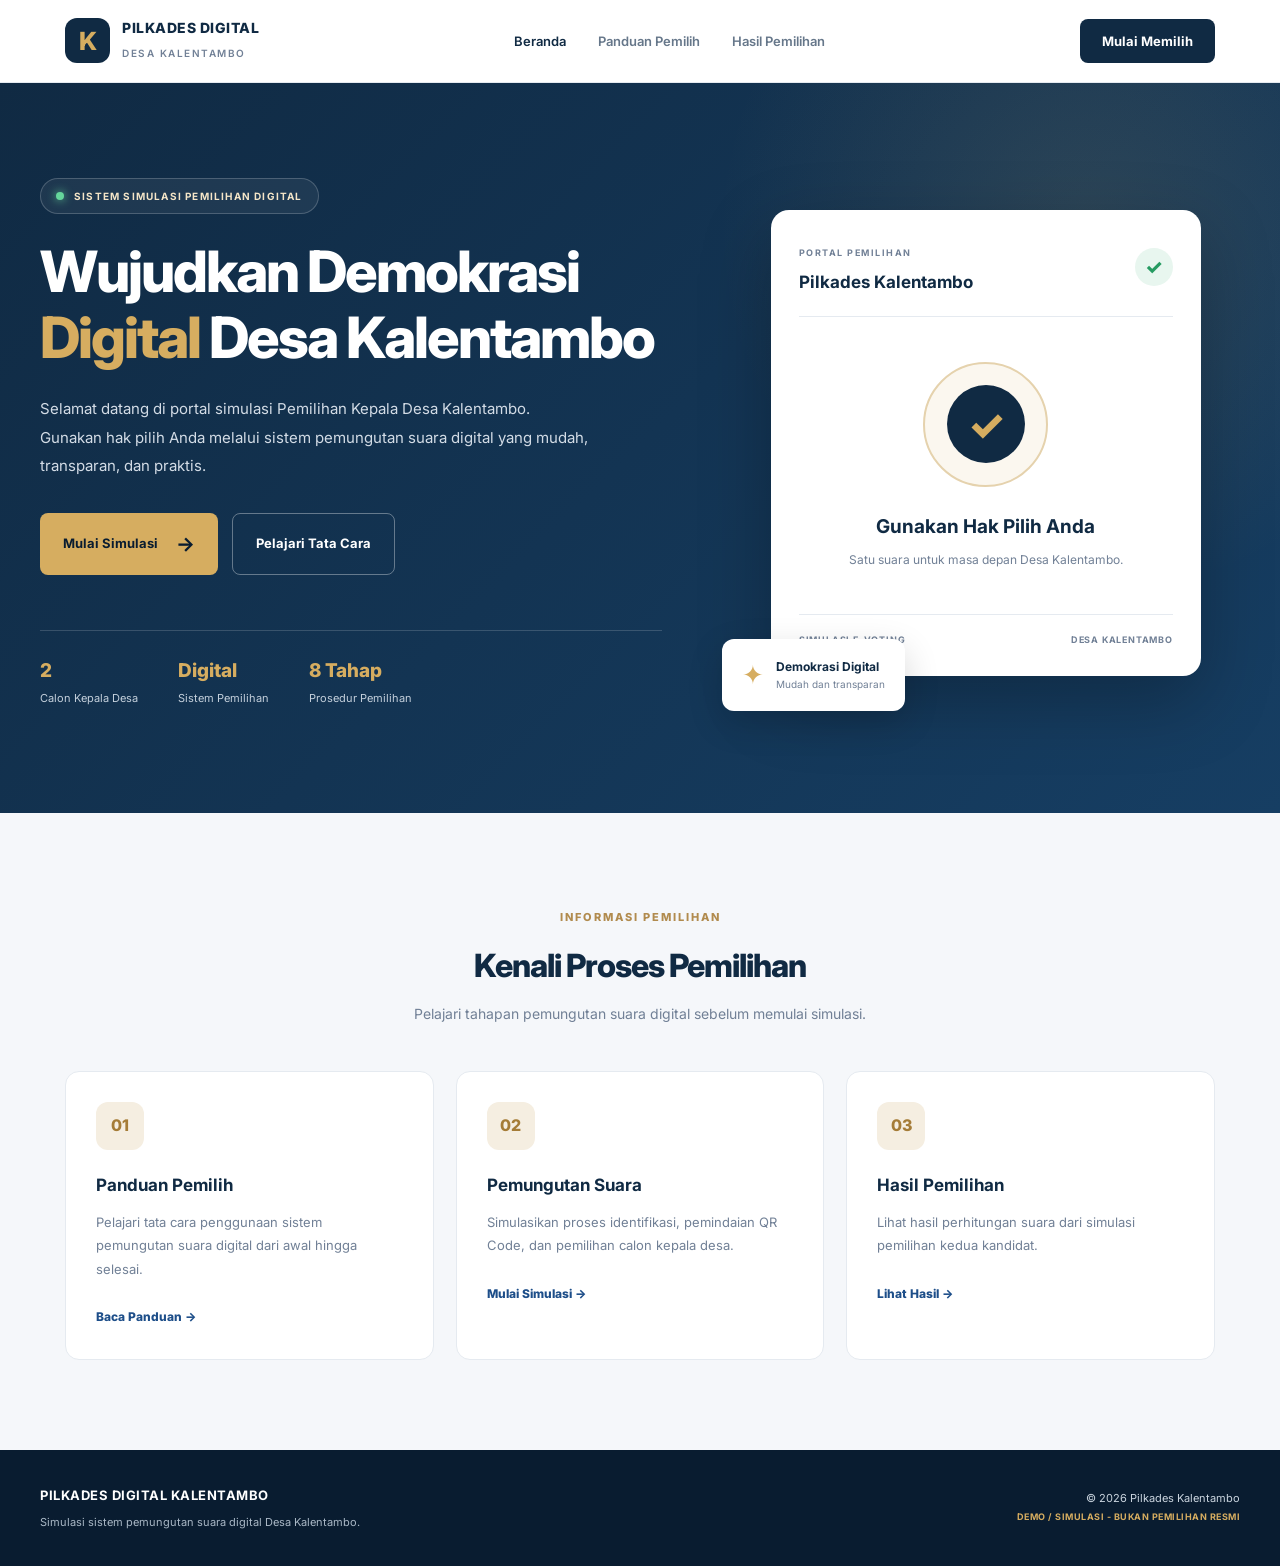
==== index.html @ 5e5a962c "first commit" ====
<!DOCTYPE html>
<html lang="id">
<head>
    <meta charset="UTF-8">
    <meta name="viewport" content="width=device-width, initial-scale=1.0">

    <title>Pilkades Digital Desa Kalentambo</title>

    <link rel="stylesheet" href="css/style.css">

    <link rel="preconnect" href="https://fonts.googleapis.com">
    <link rel="preconnect" href="https://fonts.gstatic.com" crossorigin>

    <link href="https://fonts.googleapis.com/css2?family=Inter:wght@400;500;600;700;800&display=swap" rel="stylesheet">
</head>

<body>

    <!-- NAVBAR -->
    <header class="navbar">

        <div class="nav-container">

            <div class="brand">
                <div class="brand-logo">K</div>

                <div class="brand-text">
                    <h3>PILKADES DIGITAL</h3>
                    <span>DESA KALENTAMBO</span>
                </div>
            </div>

            <nav class="nav-menu">
                <a href="index.html" class="active">Beranda</a>
                <a href="panduan.html">Panduan Pemilih</a>
                <a href="hasil.html">Hasil Pemilihan</a>
            </nav>

            <a href="panduan.html" class="nav-button">
                Mulai Memilih
            </a>

        </div>

    </header>


    <!-- HERO SECTION -->
    <main>

        <section class="hero">

            <div class="hero-container">

                <div class="hero-content">

                    <div class="hero-label">
                        <span class="status-dot"></span>
                        SISTEM SIMULASI PEMILIHAN DIGITAL
                    </div>

                    <h1>
                        Wujudkan Demokrasi
                        <span>Digital</span>
                        Desa Kalentambo
                    </h1>

                    <p>
                        Selamat datang di portal simulasi Pemilihan
                        Kepala Desa Kalentambo. Gunakan hak pilih
                        Anda melalui sistem pemungutan suara digital
                        yang mudah, transparan, dan praktis.
                    </p>

                    <div class="hero-actions">

                        <a href="panduan.html" class="btn-primary">
                            Mulai Simulasi
                            <span>→</span>
                        </a>

                        <a href="panduan.html" class="btn-secondary">
                            Pelajari Tata Cara
                        </a>

                    </div>

                    <div class="hero-info">

                        <div class="info-item">
                            <strong>2</strong>
                            <span>Calon Kepala Desa</span>
                        </div>

                        <div class="info-item">
                            <strong>Digital</strong>
                            <span>Sistem Pemilihan</span>
                        </div>

                        <div class="info-item">
                            <strong>8 Tahap</strong>
                            <span>Prosedur Pemilihan</span>
                        </div>

                    </div>

                </div>


                <!-- HERO VISUAL -->
                <div class="hero-visual">

                    <div class="visual-card">

                        <div class="visual-header">
                            <div>
                                <span class="small-label">
                                    PORTAL PEMILIHAN
                                </span>

                                <h3>Pilkades Kalentambo</h3>
                            </div>

                            <div class="visual-icon">✓</div>
                        </div>

                        <div class="voting-illustration">

                            <div class="vote-circle">
                                <div class="vote-check">✓</div>
                            </div>

                            <h2>Gunakan Hak Pilih Anda</h2>

                            <p>
                                Satu suara untuk masa depan
                                Desa Kalentambo.
                            </p>

                        </div>

                        <div class="visual-footer">
                            <span>SIMULASI E-VOTING</span>
                            <span>DESA KALENTAMBO</span>
                        </div>

                    </div>

                    <div class="floating-card">
                        <span class="floating-icon">✦</span>

                        <div>
                            <strong>Demokrasi Digital</strong>
                            <small>Mudah dan transparan</small>
                        </div>
                    </div>

                </div>

            </div>

        </section>


        <!-- INFORMATION SECTION -->
        <section class="information">

            <div class="section-heading">

                <span class="section-label">
                    INFORMASI PEMILIHAN
                </span>

                <h2>Kenali Proses Pemilihan</h2>

                <p>
                    Pelajari tahapan pemungutan suara digital
                    sebelum memulai simulasi.
                </p>

            </div>


            <div class="feature-grid">

                <div class="feature-card">

                    <div class="feature-icon">01</div>

                    <h3>Panduan Pemilih</h3>

                    <p>
                        Pelajari tata cara penggunaan sistem
                        pemungutan suara digital dari awal
                        hingga selesai.
                    </p>

                    <a href="panduan.html">
                        Baca Panduan →
                    </a>

                </div>


                <div class="feature-card">

                    <div class="feature-icon">02</div>

                    <h3>Pemungutan Suara</h3>

                    <p>
                        Simulasikan proses identifikasi,
                        pemindaian QR Code, dan pemilihan
                        calon kepala desa.
                    </p>

                    <a href="panduan.html">
                        Mulai Simulasi →
                    </a>

                </div>


                <div class="feature-card">

                    <div class="feature-icon">03</div>

                    <h3>Hasil Pemilihan</h3>

                    <p>
                        Lihat hasil perhitungan suara
                        dari simulasi pemilihan kedua
                        kandidat.
                    </p>

                    <a href="hasil.html">
                        Lihat Hasil →
                    </a>

                </div>

            </div>

        </section>

    </main>


    <!-- FOOTER -->
    <footer class="footer">

        <div class="footer-container">

            <div>
                <h3>PILKADES DIGITAL KALENTAMBO</h3>

                <p>
                    Simulasi sistem pemungutan suara
                    digital Desa Kalentambo.
                </p>
            </div>

            <div class="footer-right">
                © 2026 Pilkades Kalentambo
                <br>
                <span>DEMO / SIMULASI - BUKAN PEMILIHAN RESMI</span>
            </div>

        </div>

    </footer>

</body>
</html>
---- css/style.css ----
/* =====================================
   PILKADES DIGITAL KALENTAMBO
   MAIN STYLESHEET
===================================== */

/* RESET */
* {
    margin: 0;
    padding: 0;
    box-sizing: border-box;
}

:root {
    --navy: #102a43;
    --navy-dark: #091c30;
    --blue: #1d4e89;
    --gold: #d6ad60;
    --gold-light: #f5e6c8;
    --white: #ffffff;
    --background: #f5f7fa;
    --text: #243447;
    --muted: #718096;
    --border: #e5eaf0;
}

html {
    scroll-behavior: smooth;
}

body {
    font-family: 'Inter', sans-serif;
    background: var(--background);
    color: var(--text);
    line-height: 1.6;
    overflow-x: hidden;
}

a {
    text-decoration: none;
    color: inherit;
}

button {
    font-family: inherit;
}


/* =====================================
   NAVBAR
===================================== */

.navbar {
    width: 100%;
    background: var(--white);
    border-bottom: 1px solid var(--border);
    position: sticky;
    top: 0;
    z-index: 1000;
}

.nav-container {
    max-width: 1200px;
    min-height: 82px;
    margin: auto;
    padding: 0 25px;

    display: flex;
    align-items: center;
    justify-content: space-between;
    gap: 25px;
}

.brand {
    display: flex;
    align-items: center;
    gap: 12px;
}

.brand-logo {
    width: 45px;
    height: 45px;
    border-radius: 12px;

    background: var(--navy);
    color: var(--gold);

    display: flex;
    align-items: center;
    justify-content: center;

    font-size: 25px;
    font-weight: 800;
}

.brand-text h3 {
    font-size: 14px;
    font-weight: 800;
    color: var(--navy);
    letter-spacing: 0.5px;
}

.brand-text span {
    font-size: 10px;
    color: var(--muted);
    letter-spacing: 1.5px;
    font-weight: 600;
}

.nav-menu {
    display: flex;
    align-items: center;
    gap: 32px;
}

.nav-menu a {
    color: #66778a;
    font-size: 13px;
    font-weight: 600;
    transition: 0.3s;
}

.nav-menu a:hover,
.nav-menu a.active {
    color: var(--navy);
}

.nav-button {
    background: var(--navy);
    color: white;

    padding: 12px 22px;
    border-radius: 8px;

    font-size: 13px;
    font-weight: 700;

    transition: 0.3s;
}

.nav-button:hover {
    background: var(--blue);
    transform: translateY(-2px);
}


/* =====================================
   HERO SECTION
===================================== */

.hero {
    background:
        radial-gradient(
            circle at 85% 20%,
            rgba(214, 173, 96, 0.13),
            transparent 30%
        ),
        linear-gradient(
            135deg,
            #102a43,
            #163e63
        );

    color: white;
    padding: 95px 25px 105px;
    overflow: hidden;
}

.hero-container {
    max-width: 1200px;
    margin: auto;

    display: grid;
    grid-template-columns: 1.1fr 0.9fr;
    align-items: center;
    gap: 70px;
}

.hero-label {
    display: inline-flex;
    align-items: center;
    gap: 10px;

    padding: 9px 15px;
    border: 1px solid rgba(255,255,255,0.2);
    border-radius: 30px;

    font-size: 10px;
    letter-spacing: 1.2px;
    font-weight: 700;

    color: #f5e6c8;
    background: rgba(255,255,255,0.06);

    margin-bottom: 25px;
}

.status-dot {
    width: 8px;
    height: 8px;
    background: #65d69b;
    border-radius: 50%;
    box-shadow: 0 0 10px #65d69b;
}

.hero-content h1 {
    font-size: clamp(36px, 5vw, 57px);
    line-height: 1.15;
    font-weight: 800;
    letter-spacing: -2px;

    max-width: 650px;
    margin-bottom: 25px;
}

.hero-content h1 span {
    color: var(--gold);
}

.hero-content > p {
    max-width: 550px;
    color: #d3dce6;
    font-size: 15px;
    line-height: 1.9;
    margin-bottom: 32px;
}

.hero-actions {
    display: flex;
    flex-wrap: wrap;
    gap: 14px;
}

.btn-primary,
.btn-secondary {
    display: inline-flex;
    align-items: center;
    justify-content: center;
    gap: 18px;

    padding: 15px 23px;
    border-radius: 8px;

    font-size: 13px;
    font-weight: 700;

    transition: 0.3s;
}

.btn-primary {
    background: var(--gold);
    color: var(--navy-dark);
}

.btn-primary:hover {
    background: #ebc77e;
    transform: translateY(-3px);
}

.btn-primary span {
    font-size: 20px;
}

.btn-secondary {
    color: white;
    border: 1px solid rgba(255,255,255,0.35);
}

.btn-secondary:hover {
    background: rgba(255,255,255,0.1);
}

.hero-info {
    display: flex;
    flex-wrap: wrap;
    gap: 40px;

    margin-top: 55px;
    padding-top: 25px;

    border-top: 1px solid rgba(255,255,255,0.16);
}

.info-item {
    display: flex;
    flex-direction: column;
    gap: 4px;
}

.info-item strong {
    color: var(--gold);
    font-size: 19px;
    font-weight: 800;
}

.info-item span {
    font-size: 11px;
    color: #c4d0dc;
}


/* =====================================
   HERO VISUAL
===================================== */

.hero-visual {
    position: relative;
    display: flex;
    justify-content: center;
    align-items: center;
    padding: 20px;
}

.visual-card {
    width: 100%;
    max-width: 430px;

    background: white;
    color: var(--navy);

    border-radius: 18px;
    padding: 28px;

    box-shadow: 0 25px 70px rgba(0,0,0,0.25);

    animation: floatCard 5s ease-in-out infinite;
}

.visual-header {
    display: flex;
    justify-content: space-between;
    align-items: center;

    padding-bottom: 20px;
    border-bottom: 1px solid var(--border);
}

.small-label {
    font-size: 9px;
    color: var(--muted);
    letter-spacing: 1.5px;
    font-weight: 700;
}

.visual-header h3 {
    font-size: 17px;
    margin-top: 5px;
}

.visual-icon {
    width: 38px;
    height: 38px;

    border-radius: 50%;
    background: #e8f6ef;
    color: #269b62;

    display: flex;
    align-items: center;
    justify-content: center;

    font-size: 20px;
    font-weight: 800;
}

.voting-illustration {
    text-align: center;
    padding: 45px 10px;
}

.vote-circle {
    width: 125px;
    height: 125px;

    margin: auto auto 25px;

    border-radius: 50%;
    border: 2px solid #e5d2ad;
    background: #fbf7ef;

    display: flex;
    align-items: center;
    justify-content: center;
}

.vote-check {
    width: 78px;
    height: 78px;

    border-radius: 50%;
    background: var(--navy);
    color: var(--gold);

    display: flex;
    align-items: center;
    justify-content: center;

    font-size: 42px;
    font-weight: 800;
}

.voting-illustration h2 {
    font-size: 19px;
    margin-bottom: 8px;
}

.voting-illustration p {
    font-size: 12px;
    color: var(--muted);
}

.visual-footer {
    border-top: 1px solid var(--border);
    padding-top: 18px;

    display: flex;
    justify-content: space-between;
    gap: 10px;

    font-size: 9px;
    letter-spacing: 0.8px;
    font-weight: 700;
    color: var(--muted);
}

.floating-card {
    position: absolute;
    bottom: -15px;
    left: -10px;

    display: flex;
    align-items: center;
    gap: 12px;

    background: white;
    color: var(--navy);

    padding: 15px 20px;
    border-radius: 12px;

    box-shadow: 0 12px 35px rgba(0,0,0,0.16);
}

.floating-icon {
    color: var(--gold);
    font-size: 26px;
}

.floating-card strong,
.floating-card small {
    display: block;
}

.floating-card strong {
    font-size: 12px;
}

.floating-card small {
    font-size: 10px;
    color: var(--muted);
}


/* =====================================
   INFORMATION SECTION
===================================== */

.information {
    max-width: 1200px;
    margin: auto;
    padding: 90px 25px;
}

.section-heading {
    text-align: center;
    margin-bottom: 45px;
}

.section-label {
    color: #b18b4e;
    font-size: 11px;
    font-weight: 800;
    letter-spacing: 2px;
}

.section-heading h2 {
    color: var(--navy);
    font-size: 32px;
    font-weight: 800;
    margin: 12px 0;
    letter-spacing: -1px;
}

.section-heading p {
    color: var(--muted);
    font-size: 14px;
}

.feature-grid {
    display: grid;
    grid-template-columns: repeat(3, 1fr);
    gap: 22px;
}

.feature-card {
    background: white;
    border: 1px solid var(--border);
    border-radius: 14px;

    padding: 30px;

    transition: 0.3s;
}

.feature-card:hover {
    transform: translateY(-7px);
    box-shadow: 0 15px 35px rgba(16,42,67,0.09);
    border-color: #d6ad60;
}

.feature-icon {
    width: 48px;
    height: 48px;

    border-radius: 12px;
    background: #f5eee1;
    color: #a57c37;

    display: flex;
    align-items: center;
    justify-content: center;

    font-weight: 800;
    font-size: 16px;

    margin-bottom: 22px;
}

.feature-card h3 {
    color: var(--navy);
    font-size: 17px;
    margin-bottom: 12px;
}

.feature-card p {
    color: var(--muted);
    font-size: 13px;
    line-height: 1.8;
    margin-bottom: 22px;
}

.feature-card a {
    color: var(--blue);
    font-size: 12px;
    font-weight: 800;
}

.feature-card a:hover {
    color: var(--gold);
}


/* =====================================
   FOOTER
===================================== */

.footer {
    background: var(--navy-dark);
    color: white;
    padding: 35px 25px;
}

.footer-container {
    max-width: 1200px;
    margin: auto;

    display: flex;
    justify-content: space-between;
    align-items: center;
    gap: 25px;
}

.footer-container h3 {
    font-size: 13px;
    letter-spacing: 0.5px;
    margin-bottom: 8px;
}

.footer-container p {
    color: #aab8c6;
    font-size: 11px;
}

.footer-right {
    text-align: right;
    color: #cbd5df;
    font-size: 11px;
}

.footer-right span {
    color: var(--gold);
    font-size: 9px;
    font-weight: 700;
    letter-spacing: 0.5px;
}


/* =====================================
   ANIMATION
===================================== */

@keyframes floatCard {
    0%, 100% {
        transform: translateY(0);
    }

    50% {
        transform: translateY(-10px);
    }
}


/* =====================================
   RESPONSIVE TABLET
===================================== */

@media (max-width: 900px) {

    .nav-container {
        flex-wrap: wrap;
        padding: 15px 20px;
    }

    .hero-container {
        grid-template-columns: 1fr;
        gap: 55px;
    }

    .hero-content {
        text-align: center;
    }

    .hero-content > p {
        margin-left: auto;
        margin-right: auto;
    }

    .hero-actions,
    .hero-info {
        justify-content: center;
    }

    .hero-label {
        justify-content: center;
    }

    .hero-visual {
        max-width: 550px;
        width: 100%;
        margin: auto;
    }

    .feature-grid {
        grid-template-columns: repeat(2, 1fr);
    }

}


/* =====================================
   RESPONSIVE MOBILE
===================================== */

@media (max-width: 600px) {

    .nav-container {
        gap: 15px;
    }

    .brand-logo {
        width: 39px;
        height: 39px;
    }

    .brand-text h3 {
        font-size: 11px;
    }

    .brand-text span {
        font-size: 9px;
    }

    .nav-menu {
        order: 3;
        width: 100%;

        justify-content: space-between;
        gap: 10px;
    }

    .nav-menu a {
        font-size: 10px;
    }

    .nav-button {
        padding: 10px 13px;
        font-size: 10px;
    }

    .hero {
        padding: 65px 20px 80px;
    }

    .hero-content h1 {
        font-size: 37px;
        letter-spacing: -1.5px;
    }

    .hero-content > p {
        font-size: 13px;
    }

    .hero-info {
        gap: 22px;
    }

    .info-item strong {
        font-size: 16px;
    }

    .info-item span {
        font-size: 9px;
    }

    .visual-card {
        padding: 20px;
    }

    .floating-card {
        left: 0;
        bottom: -30px;
        padding: 12px;
    }

    .information {
        padding: 70px 20px;
    }

    .section-heading h2 {
        font-size: 25px;
    }

    .feature-grid {
        grid-template-columns: 1fr;
    }

    .feature-card {
        padding: 25px;
    }

    .footer-container {
        flex-direction: column;
        align-items: flex-start;
    }

    .footer-right {
        text-align: left;
    }

}
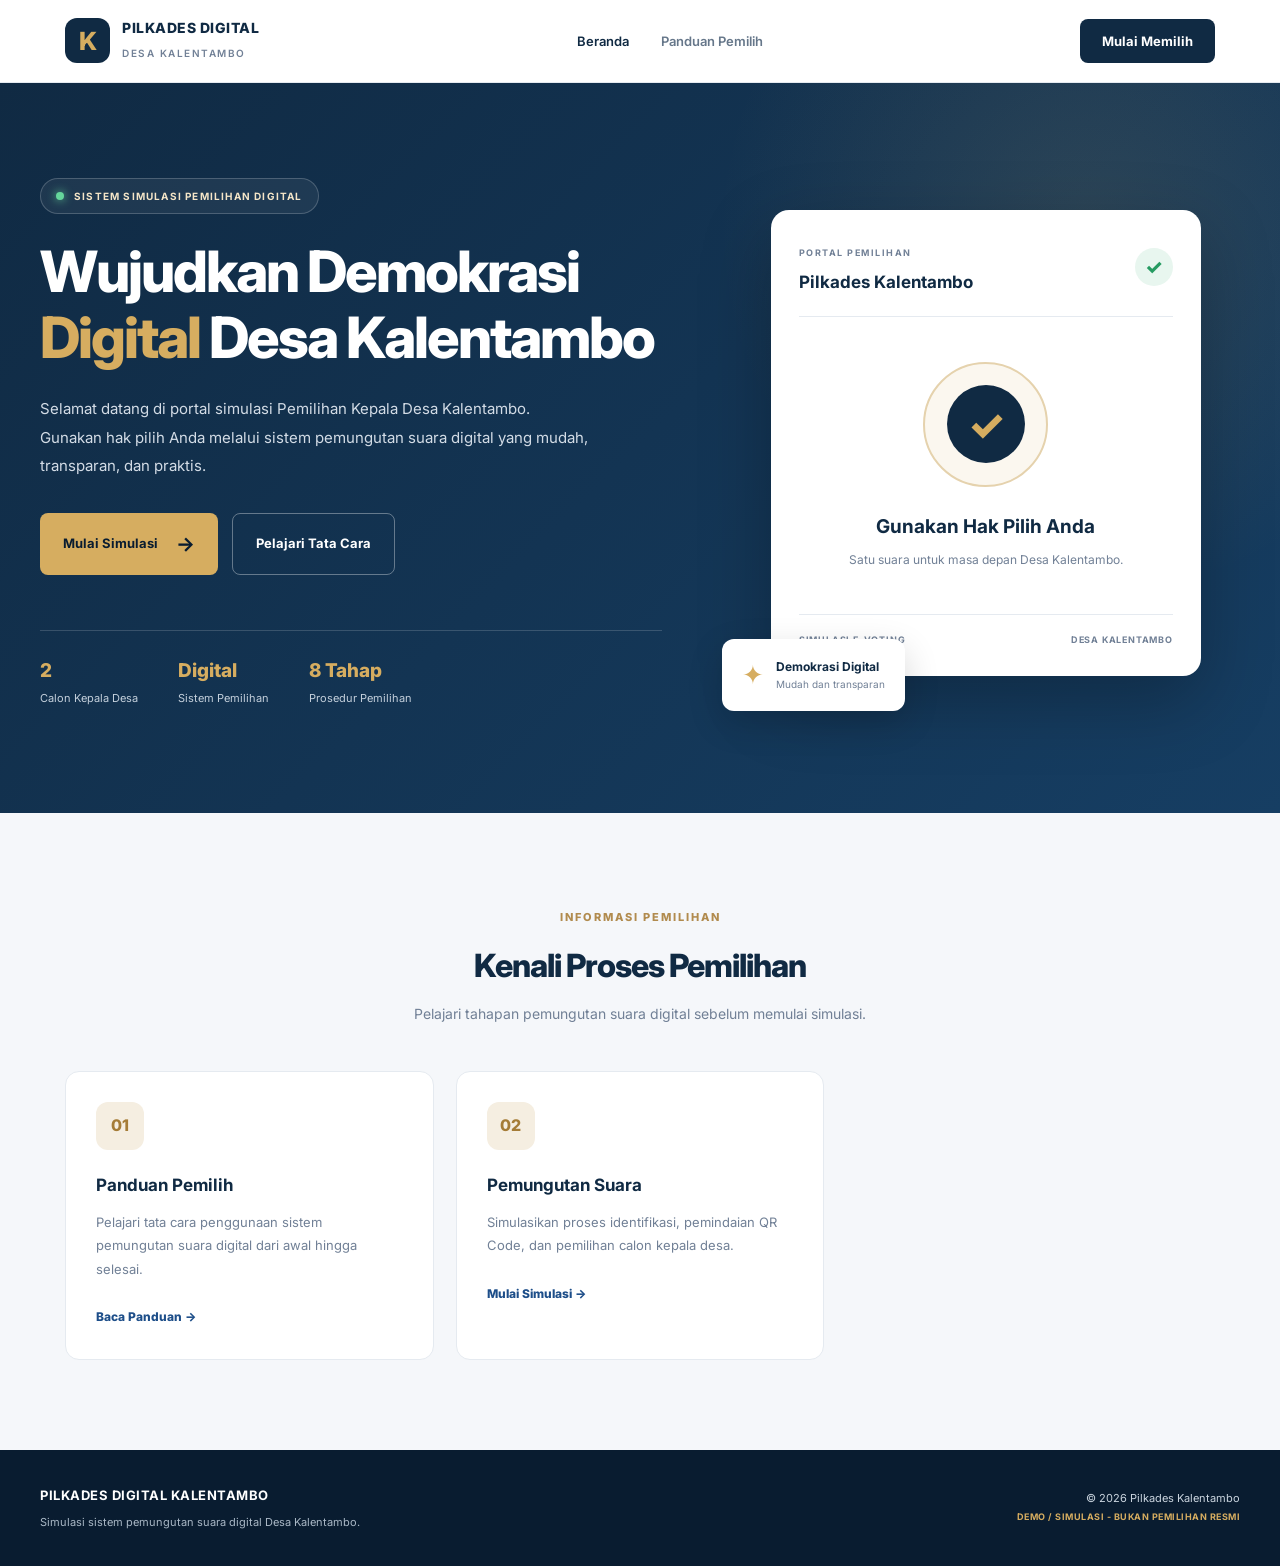
==== commit 2622d57b: "v2" ====
--- a/index.html
+++ b/index.html
@@ -19,7 +19,6 @@
 
     <!-- NAVBAR -->
     <header class="navbar">
-
         <div class="nav-container">
 
             <div class="brand">
@@ -34,7 +33,6 @@
             <nav class="nav-menu">
                 <a href="index.html" class="active">Beranda</a>
                 <a href="panduan.html">Panduan Pemilih</a>
-                <a href="hasil.html">Hasil Pemilihan</a>
             </nav>
 
             <a href="panduan.html" class="nav-button">
@@ -42,7 +40,6 @@
             </a>
 
         </div>
-
     </header>
 
 
@@ -50,7 +47,6 @@
     <main>
 
         <section class="hero">
-
             <div class="hero-container">
 
                 <div class="hero-content">
@@ -159,7 +155,6 @@
                 </div>
 
             </div>
-
         </section>
 
 
@@ -221,25 +216,6 @@
 
                 </div>
 
-
-                <div class="feature-card">
-
-                    <div class="feature-icon">03</div>
-
-                    <h3>Hasil Pemilihan</h3>
-
-                    <p>
-                        Lihat hasil perhitungan suara
-                        dari simulasi pemilihan kedua
-                        kandidat.
-                    </p>
-
-                    <a href="hasil.html">
-                        Lihat Hasil →
-                    </a>
-
-                </div>
-
             </div>
 
         </section>
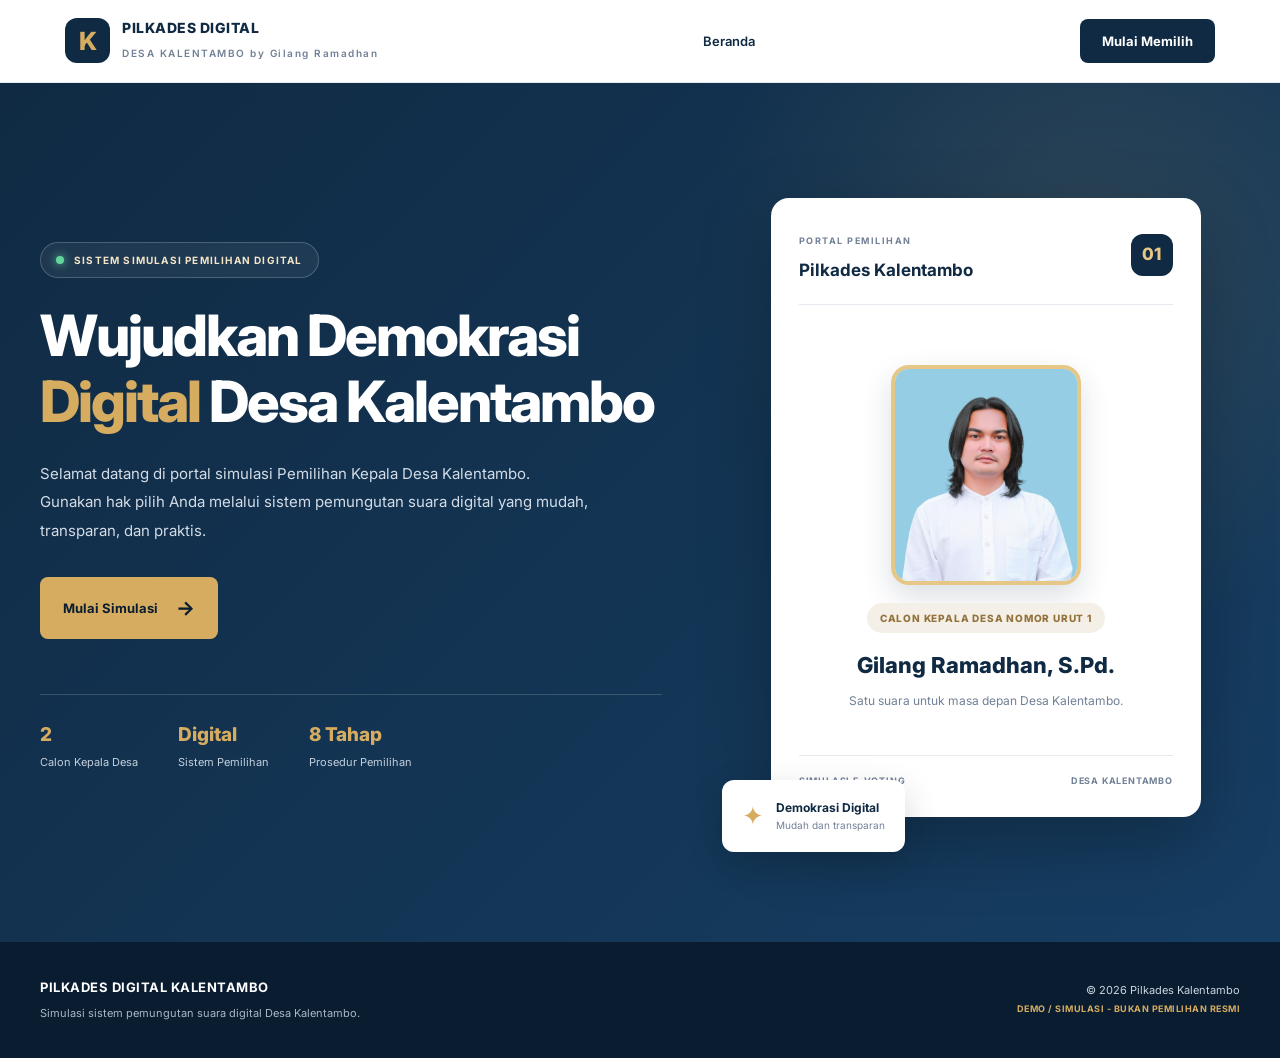
==== commit 40cf3f08: "v3" ====
--- a/index.html
+++ b/index.html
@@ -1,45 +1,57 @@
 
 <!DOCTYPE html>
 <html lang="id">
+
 <head>
     <meta charset="UTF-8">
     <meta name="viewport" content="width=device-width, initial-scale=1.0">
 
+    <meta name="description" content="Portal Simulasi Pilkades Digital Desa Kalentambo.">
+    <meta name="theme-color" content="#102a43">
+
     <title>Pilkades Digital Desa Kalentambo</title>
 
+    <!-- CSS -->
     <link rel="stylesheet" href="css/style.css">
 
+    <!-- GOOGLE FONT -->
     <link rel="preconnect" href="https://fonts.googleapis.com">
     <link rel="preconnect" href="https://fonts.gstatic.com" crossorigin>
 
-    <link href="https://fonts.googleapis.com/css2?family=Inter:wght@400;500;600;700;800&display=swap" rel="stylesheet">
+    <link
+        href="https://fonts.googleapis.com/css2?family=Inter:wght@400;500;600;700;800&display=swap"
+        rel="stylesheet"
+    >
 </head>
 
 <body>
 
     <!-- NAVBAR -->
     <header class="navbar">
+
         <div class="nav-container">
 
             <div class="brand">
+
                 <div class="brand-logo">K</div>
 
                 <div class="brand-text">
                     <h3>PILKADES DIGITAL</h3>
-                    <span>DESA KALENTAMBO</span>
+                    <span>DESA KALENTAMBO by Gilang Ramadhan</span>
                 </div>
+
             </div>
 
             <nav class="nav-menu">
                 <a href="index.html" class="active">Beranda</a>
-                <a href="panduan.html">Panduan Pemilih</a>
             </nav>
 
-            <a href="panduan.html" class="nav-button">
+            <a href="voting.html" class="nav-button">
                 Mulai Memilih
             </a>
 
         </div>
+
     </header>
 
 
@@ -47,8 +59,10 @@
     <main>
 
         <section class="hero">
+
             <div class="hero-container">
 
+                <!-- HERO CONTENT -->
                 <div class="hero-content">
 
                     <div class="hero-label">
@@ -71,15 +85,11 @@
 
                     <div class="hero-actions">
 
-                        <a href="panduan.html" class="btn-primary">
+                        <a href="voting.html" class="btn-primary">
                             Mulai Simulasi
                             <span>→</span>
                         </a>
 
-                        <a href="panduan.html" class="btn-secondary">
-                            Pelajari Tata Cara
-                        </a>
-
                     </div>
 
                     <div class="hero-info">
@@ -110,6 +120,7 @@
                     <div class="visual-card">
 
                         <div class="visual-header">
+
                             <div>
                                 <span class="small-label">
                                     PORTAL PEMILIHAN
@@ -118,16 +129,28 @@
                                 <h3>Pilkades Kalentambo</h3>
                             </div>
 
-                            <div class="visual-icon">✓</div>
-                        </div>
-
+                            <div class="visual-icon">01</div>
+
+                        </div>
+
+
+                        <!-- FOTO CALON NOMOR 1 -->
                         <div class="voting-illustration">
 
-                            <div class="vote-circle">
-                                <div class="vote-check">✓</div>
+                            <div class="candidate-photo">
+
+                                <img
+                                    src="assets/calon-gilang.jpg"
+                                    alt="Gilang Ramadhan, S.Pd. Calon Kepala Desa Nomor Urut 1"
+                                >
+
                             </div>
 
-                            <h2>Gunakan Hak Pilih Anda</h2>
+                            <span class="candidate-badge">
+                                CALON KEPALA DESA NOMOR URUT 1
+                            </span>
+
+                            <h2>Gilang Ramadhan, S.Pd.</h2>
 
                             <p>
                                 Satu suara untuk masa depan
@@ -136,6 +159,8 @@
 
                         </div>
 
+
+                        <!-- CARD FOOTER -->
                         <div class="visual-footer">
                             <span>SIMULASI E-VOTING</span>
                             <span>DESA KALENTAMBO</span>
@@ -143,76 +168,18 @@
 
                     </div>
 
+
+                    <!-- FLOATING CARD -->
                     <div class="floating-card">
+
                         <span class="floating-icon">✦</span>
 
                         <div>
                             <strong>Demokrasi Digital</strong>
                             <small>Mudah dan transparan</small>
                         </div>
-                    </div>
-
-                </div>
-
-            </div>
-        </section>
-
-
-        <!-- INFORMATION SECTION -->
-        <section class="information">
-
-            <div class="section-heading">
-
-                <span class="section-label">
-                    INFORMASI PEMILIHAN
-                </span>
-
-                <h2>Kenali Proses Pemilihan</h2>
-
-                <p>
-                    Pelajari tahapan pemungutan suara digital
-                    sebelum memulai simulasi.
-                </p>
-
-            </div>
-
-
-            <div class="feature-grid">
-
-                <div class="feature-card">
-
-                    <div class="feature-icon">01</div>
-
-                    <h3>Panduan Pemilih</h3>
-
-                    <p>
-                        Pelajari tata cara penggunaan sistem
-                        pemungutan suara digital dari awal
-                        hingga selesai.
-                    </p>
-
-                    <a href="panduan.html">
-                        Baca Panduan →
-                    </a>
-
-                </div>
-
-
-                <div class="feature-card">
-
-                    <div class="feature-icon">02</div>
-
-                    <h3>Pemungutan Suara</h3>
-
-                    <p>
-                        Simulasikan proses identifikasi,
-                        pemindaian QR Code, dan pemilihan
-                        calon kepala desa.
-                    </p>
-
-                    <a href="panduan.html">
-                        Mulai Simulasi →
-                    </a>
+
+                    </div>
 
                 </div>
 
@@ -238,9 +205,15 @@
             </div>
 
             <div class="footer-right">
+
                 © 2026 Pilkades Kalentambo
+
                 <br>
-                <span>DEMO / SIMULASI - BUKAN PEMILIHAN RESMI</span>
+
+                <span>
+                    DEMO / SIMULASI - BUKAN PEMILIHAN RESMI
+                </span>
+
             </div>
 
         </div>
--- a/css/style.css
+++ b/css/style.css
@@ -768,3 +768,73 @@
     }
 
 }
+
+/* =========================================
+   HERO - FOTO CALON KEPALA DESA
+========================================= */
+
+.candidate-photo {
+    width: 190px;
+    height: 220px;
+    margin: 15px auto 18px;
+    overflow: hidden;
+    border-radius: 18px;
+    border: 4px solid #e6c786;
+    background: #f1f5f9;
+    box-shadow: 0 12px 30px rgba(16, 42, 67, 0.15);
+}
+
+.candidate-photo img {
+    width: 100%;
+    height: 100%;
+    display: block;
+    object-fit: cover;
+    object-position: center top;
+}
+
+.candidate-badge {
+    display: inline-block;
+    padding: 7px 13px;
+    margin-bottom: 10px;
+    border-radius: 30px;
+    background: #f4f0e7;
+    color: #94723c;
+    font-size: 10px;
+    font-weight: 800;
+    letter-spacing: 0.8px;
+}
+
+.voting-illustration h2 {
+    font-size: 22px;
+    font-weight: 800;
+    margin: 5px 0 8px;
+    color: #102a43;
+}
+
+.voting-illustration p {
+    line-height: 1.6;
+}
+
+.visual-icon {
+    display: flex;
+    align-items: center;
+    justify-content: center;
+    width: 42px;
+    height: 42px;
+    border-radius: 12px;
+    background: #102a43;
+    color: #e6c786;
+    font-weight: 800;
+    font-size: 17px;
+}
+
+@media (max-width: 480px) {
+    .candidate-photo {
+        width: 165px;
+        height: 195px;
+    }
+
+    .voting-illustration h2 {
+        font-size: 19px;
+    }
+}
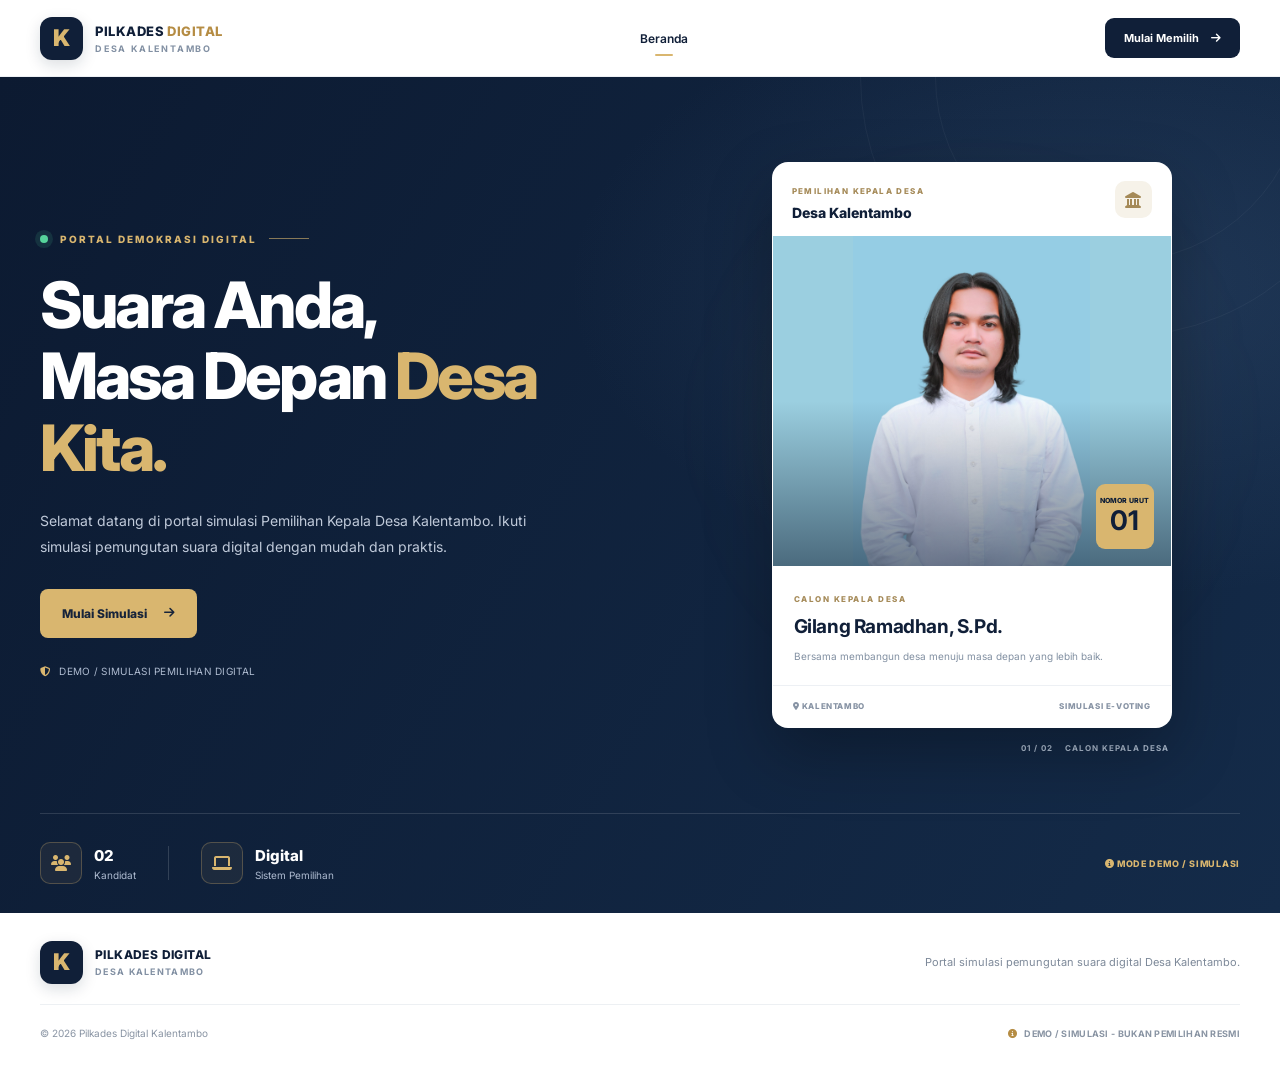
==== commit 5d9d5187: "v5" ====
--- a/index.html
+++ b/index.html
@@ -7,180 +7,215 @@
     <meta name="viewport" content="width=device-width, initial-scale=1.0">
 
     <meta name="description" content="Portal Simulasi Pilkades Digital Desa Kalentambo.">
-    <meta name="theme-color" content="#102a43">
-
-    <title>Pilkades Digital Desa Kalentambo</title>
-
-    <!-- CSS -->
+    <meta name="theme-color" content="#0b1830">
+
+    <title>Pilkades Digital | Desa Kalentambo</title>
+
     <link rel="stylesheet" href="css/style.css">
 
-    <!-- GOOGLE FONT -->
     <link rel="preconnect" href="https://fonts.googleapis.com">
     <link rel="preconnect" href="https://fonts.gstatic.com" crossorigin>
 
-    <link
-        href="https://fonts.googleapis.com/css2?family=Inter:wght@400;500;600;700;800&display=swap"
-        rel="stylesheet"
-    >
+    <link href="https://fonts.googleapis.com/css2?family=Inter:wght@400;500;600;700;800;900&display=swap" rel="stylesheet">
+
+    <link href="https://cdnjs.cloudflare.com/ajax/libs/font-awesome/6.5.2/css/all.min.css" rel="stylesheet">
 </head>
 
-<body>
+<body class="home-page">
 
     <!-- NAVBAR -->
-    <header class="navbar">
-
-        <div class="nav-container">
-
-            <div class="brand">
-
-                <div class="brand-logo">K</div>
-
-                <div class="brand-text">
-                    <h3>PILKADES DIGITAL</h3>
-                    <span>DESA KALENTAMBO by Gilang Ramadhan</span>
-                </div>
-
-            </div>
-
-            <nav class="nav-menu">
+    <header class="home-navbar">
+        <div class="home-nav-container">
+
+            <a href="index.html" class="home-brand">
+                <div class="home-brand-logo">K</div>
+
+                <div class="home-brand-text">
+                    <strong>PILKADES<span>DIGITAL</span></strong>
+                    <small>DESA KALENTAMBO</small>
+                </div>
+            </a>
+
+            <nav class="home-nav-menu">
                 <a href="index.html" class="active">Beranda</a>
             </nav>
 
-            <a href="voting.html" class="nav-button">
+            <a href="voting.html" class="home-nav-button">
                 Mulai Memilih
+                <i class="fa-solid fa-arrow-right"></i>
             </a>
 
         </div>
-
     </header>
 
 
-    <!-- HERO SECTION -->
+    <!-- HERO -->
     <main>
 
-        <section class="hero">
-
-            <div class="hero-container">
+        <section class="home-hero" id="beranda">
+
+            <div class="home-hero-decoration home-decoration-one"></div>
+            <div class="home-hero-decoration home-decoration-two"></div>
+
+            <div class="home-hero-container">
 
                 <!-- HERO CONTENT -->
-                <div class="hero-content">
-
-                    <div class="hero-label">
-                        <span class="status-dot"></span>
-                        SISTEM SIMULASI PEMILIHAN DIGITAL
+                <div class="home-hero-content">
+
+                    <div class="home-eyebrow">
+                        <span class="home-live-dot"></span>
+                        <span>PORTAL DEMOKRASI DIGITAL</span>
+                        <span class="home-eyebrow-line"></span>
                     </div>
 
                     <h1>
-                        Wujudkan Demokrasi
-                        <span>Digital</span>
-                        Desa Kalentambo
+                        Suara Anda,<br>
+                        Masa Depan <span>Desa Kita.</span>
                     </h1>
 
-                    <p>
-                        Selamat datang di portal simulasi Pemilihan
-                        Kepala Desa Kalentambo. Gunakan hak pilih
-                        Anda melalui sistem pemungutan suara digital
-                        yang mudah, transparan, dan praktis.
+                    <p class="home-hero-description">
+                        Selamat datang di portal simulasi Pemilihan Kepala Desa
+                        Kalentambo. Ikuti simulasi pemungutan suara digital
+                        dengan mudah dan praktis.
                     </p>
 
-                    <div class="hero-actions">
-
-                        <a href="voting.html" class="btn-primary">
+                    <div class="home-hero-actions">
+                        <a href="voting.html" class="home-primary-button">
                             Mulai Simulasi
-                            <span>→</span>
+                            <i class="fa-solid fa-arrow-right"></i>
                         </a>
-
-                    </div>
-
-                    <div class="hero-info">
-
-                        <div class="info-item">
-                            <strong>2</strong>
-                            <span>Calon Kepala Desa</span>
-                        </div>
-
-                        <div class="info-item">
-                            <strong>Digital</strong>
-                            <span>Sistem Pemilihan</span>
-                        </div>
-
-                        <div class="info-item">
-                            <strong>8 Tahap</strong>
-                            <span>Prosedur Pemilihan</span>
-                        </div>
-
-                    </div>
-
-                </div>
-
-
-                <!-- HERO VISUAL -->
-                <div class="hero-visual">
-
-                    <div class="visual-card">
-
-                        <div class="visual-header">
-
+                    </div>
+
+                    <div class="home-trust-note">
+                        <i class="fa-solid fa-shield-halved"></i>
+                        <span>DEMO / SIMULASI PEMILIHAN DIGITAL</span>
+                    </div>
+
+                </div>
+
+
+                <!-- CANDIDATE VISUAL -->
+                <div class="home-hero-visual">
+
+                    <div class="home-visual-glow"></div>
+
+                    <div class="home-candidate-card">
+
+                        <div class="home-card-top">
                             <div>
-                                <span class="small-label">
-                                    PORTAL PEMILIHAN
+                                <span class="home-card-overline">
+                                    PEMILIHAN KEPALA DESA
                                 </span>
 
-                                <h3>Pilkades Kalentambo</h3>
+                                <h3>Desa Kalentambo</h3>
                             </div>
 
-                            <div class="visual-icon">01</div>
-
-                        </div>
-
-
-                        <!-- FOTO CALON NOMOR 1 -->
-                        <div class="voting-illustration">
-
-                            <div class="candidate-photo">
-
-                                <img
-                                    src="assets/calon-gilang.jpg"
-                                    alt="Gilang Ramadhan, S.Pd. Calon Kepala Desa Nomor Urut 1"
-                                >
-
+                            <div class="home-card-symbol">
+                                <i class="fa-solid fa-landmark"></i>
                             </div>
-
-                            <span class="candidate-badge">
-                                CALON KEPALA DESA NOMOR URUT 1
+                        </div>
+
+                        <div class="home-candidate-image">
+
+                            <img
+                                src="assets/calon-gilang.jpg"
+                                alt="Gilang Ramadhan, S.Pd."
+                            >
+
+                            <div class="home-image-overlay"></div>
+
+                            <div class="home-candidate-number">
+                                <span>NOMOR URUT</span>
+                                <strong>01</strong>
+                            </div>
+
+                        </div>
+
+                        <div class="home-candidate-information">
+
+                            <span class="home-candidate-label">
+                                CALON KEPALA DESA
                             </span>
 
                             <h2>Gilang Ramadhan, S.Pd.</h2>
 
                             <p>
-                                Satu suara untuk masa depan
-                                Desa Kalentambo.
+                                Bersama membangun desa menuju masa depan
+                                yang lebih baik.
                             </p>
 
                         </div>
 
-
-                        <!-- CARD FOOTER -->
-                        <div class="visual-footer">
+                        <div class="home-card-bottom">
+                            <span>
+                                <i class="fa-solid fa-location-dot"></i>
+                                KALENTAMBO
+                            </span>
+
                             <span>SIMULASI E-VOTING</span>
-                            <span>DESA KALENTAMBO</span>
                         </div>
 
                     </div>
 
 
                     <!-- FLOATING CARD -->
-                    <div class="floating-card">
-
-                        <span class="floating-icon">✦</span>
+                    <div class="home-floating-info">
+
+                        <div class="home-floating-icon">
+                            <i class="fa-solid fa-check"></i>
+                        </div>
 
                         <div>
                             <strong>Demokrasi Digital</strong>
-                            <small>Mudah dan transparan</small>
-                        </div>
-
-                    </div>
-
+                            <span>Mudah dan praktis</span>
+                        </div>
+
+                    </div>
+
+                    <div class="home-visual-caption">
+                        <span>01 / 02</span>
+                        <span>CALON KEPALA DESA</span>
+                    </div>
+
+                </div>
+
+            </div>
+
+
+            <!-- INFORMASI SINGKAT -->
+            <div class="home-stats-container">
+
+                <div class="home-stat-item">
+
+                    <div class="home-stat-icon">
+                        <i class="fa-solid fa-users"></i>
+                    </div>
+
+                    <div>
+                        <strong>02</strong>
+                        <span>Kandidat</span>
+                    </div>
+
+                </div>
+
+                <div class="home-stat-divider"></div>
+
+                <div class="home-stat-item">
+
+                    <div class="home-stat-icon">
+                        <i class="fa-solid fa-laptop"></i>
+                    </div>
+
+                    <div>
+                        <strong>Digital</strong>
+                        <span>Sistem Pemilihan</span>
+                    </div>
+
+                </div>
+
+                <div class="home-stat-note">
+                    <i class="fa-solid fa-circle-info"></i>
+                    MODE DEMO / SIMULASI
                 </div>
 
             </div>
@@ -191,26 +226,32 @@
 
 
     <!-- FOOTER -->
-    <footer class="footer">
-
-        <div class="footer-container">
-
-            <div>
-                <h3>PILKADES DIGITAL KALENTAMBO</h3>
-
-                <p>
-                    Simulasi sistem pemungutan suara
-                    digital Desa Kalentambo.
-                </p>
-            </div>
-
-            <div class="footer-right">
-
-                © 2026 Pilkades Kalentambo
-
-                <br>
+    <footer class="home-footer">
+
+        <div class="home-footer-container">
+
+            <div class="home-footer-brand">
+
+                <div class="home-brand-logo">K</div>
+
+                <div>
+                    <strong>PILKADES DIGITAL</strong>
+                    <span>DESA KALENTAMBO</span>
+                </div>
+
+            </div>
+
+            <p>
+                Portal simulasi pemungutan suara digital
+                Desa Kalentambo.
+            </p>
+
+            <div class="home-footer-bottom">
+
+                <span>© 2026 Pilkades Digital Kalentambo</span>
 
                 <span>
+                    <i class="fa-solid fa-circle-info"></i>
                     DEMO / SIMULASI - BUKAN PEMILIHAN RESMI
                 </span>
 
--- a/css/style.css
+++ b/css/style.css
@@ -1,840 +1,982 @@
 
-/* =====================================
+/* =====================================================
    PILKADES DIGITAL KALENTAMBO
-   MAIN STYLESHEET
-===================================== */
-
-/* RESET */
-* {
+   MODERN MINIMALIST HOMEPAGE
+===================================================== */
+
+.home-page {
+    --navy: #101f38;
+    --navy-light: #1b3151;
+    --gold: #d9b66f;
+    --white: #ffffff;
+    --muted: #a9b5c6;
+    --text: #18263b;
+
     margin: 0;
     padding: 0;
+    width: 100%;
+    min-height: 100vh;
+    overflow-x: hidden;
+    font-family: 'Inter', sans-serif;
+    color: var(--text);
+    background: var(--white);
+}
+
+.home-page *,
+.home-page *::before,
+.home-page *::after {
     box-sizing: border-box;
 }
 
-:root {
-    --navy: #102a43;
-    --navy-dark: #091c30;
-    --blue: #1d4e89;
-    --gold: #d6ad60;
-    --gold-light: #f5e6c8;
-    --white: #ffffff;
-    --background: #f5f7fa;
-    --text: #243447;
-    --muted: #718096;
-    --border: #e5eaf0;
-}
-
-html {
-    scroll-behavior: smooth;
-}
-
-body {
-    font-family: 'Inter', sans-serif;
-    background: var(--background);
-    color: var(--text);
-    line-height: 1.6;
-    overflow-x: hidden;
-}
-
-a {
+.home-page a {
+    color: inherit;
     text-decoration: none;
-    color: inherit;
-}
-
-button {
+}
+
+.home-page button {
     font-family: inherit;
 }
 
-
-/* =====================================
-   NAVBAR
-===================================== */
-
-.navbar {
-    width: 100%;
-    background: var(--white);
-    border-bottom: 1px solid var(--border);
+/* ================= NAVBAR ================= */
+
+.home-navbar {
     position: sticky;
     top: 0;
-    z-index: 1000;
-}
-
-.nav-container {
-    max-width: 1200px;
-    min-height: 82px;
+    z-index: 100;
+    background: rgba(255,255,255,.94);
+    backdrop-filter: blur(16px);
+    border-bottom: 1px solid #edf0f4;
+}
+
+.home-nav-container {
+    width: min(1200px, calc(100% - 64px));
+    min-height: 76px;
     margin: auto;
-    padding: 0 25px;
-
     display: flex;
     align-items: center;
     justify-content: space-between;
     gap: 25px;
 }
 
-.brand {
+.home-brand {
     display: flex;
     align-items: center;
     gap: 12px;
 }
 
-.brand-logo {
-    width: 45px;
-    height: 45px;
+.home-brand-logo {
+    width: 43px;
+    height: 43px;
+    display: grid;
+    place-items: center;
     border-radius: 12px;
-
     background: var(--navy);
     color: var(--gold);
-
-    display: flex;
+    font-size: 23px;
+    font-weight: 900;
+    box-shadow: 0 5px 15px rgba(16,31,56,.15);
+}
+
+.home-brand-text {
+    display: flex;
+    flex-direction: column;
+    gap: 4px;
+}
+
+.home-brand-text strong {
+    color: var(--navy);
+    font-size: 13px;
+    font-weight: 800;
+    letter-spacing: .5px;
+}
+
+.home-brand-text strong span {
+    color: #b58c43;
+    margin-left: 3px;
+}
+
+.home-brand-text small {
+    color: #8290a3;
+    font-size: 9px;
+    font-weight: 700;
+    letter-spacing: 1.8px;
+}
+
+.home-nav-menu {
+    display: flex;
+    align-items: center;
+    gap: 30px;
+}
+
+.home-nav-menu a {
+    position: relative;
+    color: #68758a;
+    font-size: 12px;
+    font-weight: 600;
+    transition: .2s;
+}
+
+.home-nav-menu a:hover,
+.home-nav-menu a.active {
+    color: var(--navy);
+}
+
+.home-nav-menu a.active::after {
+    content: "";
+    position: absolute;
+    left: 50%;
+    bottom: -10px;
+    width: 18px;
+    height: 2px;
+    transform: translateX(-50%);
+    border-radius: 5px;
+    background: var(--gold);
+}
+
+.home-nav-button {
+    display: inline-flex;
     align-items: center;
     justify-content: center;
-
-    font-size: 25px;
-    font-weight: 800;
-}
-
-.brand-text h3 {
-    font-size: 14px;
-    font-weight: 800;
-    color: var(--navy);
-    letter-spacing: 0.5px;
-}
-
-.brand-text span {
+    gap: 12px;
+    padding: 13px 19px;
+    border-radius: 9px;
+    background: var(--navy);
+    color: white !important;
+    font-size: 11px;
+    font-weight: 700;
+    transition: .25s;
+}
+
+.home-nav-button:hover {
+    background: #294365;
+    transform: translateY(-2px);
+}
+
+/* ================= HERO ================= */
+
+.home-hero {
+    position: relative;
+    isolation: isolate;
+    overflow: hidden;
+    padding: 75px 0 0;
+    color: white;
+    background:
+        radial-gradient(ellipse at 88% 25%, rgba(74,105,143,.25), transparent 35%),
+        linear-gradient(120deg, #0c1a31, #142b49);
+}
+
+.home-hero-container {
+    position: relative;
+    z-index: 2;
+    width: min(1200px, calc(100% - 64px));
+    min-height: 470px;
+    margin: auto;
+    padding-bottom: 55px;
+    display: grid;
+    grid-template-columns: 1.05fr .95fr;
+    align-items: center;
+    gap: 70px;
+}
+
+.home-hero-decoration {
+    position: absolute;
+    z-index: -1;
+    border: 1px solid rgba(255,255,255,.045);
+    border-radius: 50%;
+    pointer-events: none;
+}
+
+.home-decoration-one {
+    width: 520px;
+    height: 520px;
+    top: -260px;
+    right: -100px;
+}
+
+.home-decoration-two {
+    width: 370px;
+    height: 370px;
+    top: -185px;
+    right: -25px;
+}
+
+.home-hero-content {
+    max-width: 590px;
+}
+
+.home-eyebrow {
+    display: flex;
+    align-items: center;
+    gap: 12px;
+    margin-bottom: 24px;
+    color: var(--gold);
     font-size: 10px;
-    color: var(--muted);
-    letter-spacing: 1.5px;
-    font-weight: 600;
-}
-
-.nav-menu {
-    display: flex;
-    align-items: center;
-    gap: 32px;
-}
-
-.nav-menu a {
-    color: #66778a;
-    font-size: 13px;
-    font-weight: 600;
-    transition: 0.3s;
-}
-
-.nav-menu a:hover,
-.nav-menu a.active {
-    color: var(--navy);
-}
-
-.nav-button {
-    background: var(--navy);
-    color: white;
-
-    padding: 12px 22px;
-    border-radius: 8px;
-
-    font-size: 13px;
-    font-weight: 700;
-
-    transition: 0.3s;
-}
-
-.nav-button:hover {
-    background: var(--blue);
-    transform: translateY(-2px);
-}
-
-
-/* =====================================
-   HERO SECTION
-===================================== */
-
-.hero {
-    background:
-        radial-gradient(
-            circle at 85% 20%,
-            rgba(214, 173, 96, 0.13),
-            transparent 30%
-        ),
-        linear-gradient(
-            135deg,
-            #102a43,
-            #163e63
-        );
-
-    color: white;
-    padding: 95px 25px 105px;
-    overflow: hidden;
-}
-
-.hero-container {
-    max-width: 1200px;
-    margin: auto;
-
-    display: grid;
-    grid-template-columns: 1.1fr 0.9fr;
-    align-items: center;
-    gap: 70px;
-}
-
-.hero-label {
-    display: inline-flex;
-    align-items: center;
-    gap: 10px;
-
-    padding: 9px 15px;
-    border: 1px solid rgba(255,255,255,0.2);
-    border-radius: 30px;
-
-    font-size: 10px;
-    letter-spacing: 1.2px;
-    font-weight: 700;
-
-    color: #f5e6c8;
-    background: rgba(255,255,255,0.06);
-
-    margin-bottom: 25px;
-}
-
-.status-dot {
+    font-weight: 800;
+    letter-spacing: 2px;
+}
+
+.home-live-dot {
     width: 8px;
     height: 8px;
-    background: #65d69b;
+    flex-shrink: 0;
     border-radius: 50%;
-    box-shadow: 0 0 10px #65d69b;
-}
-
-.hero-content h1 {
-    font-size: clamp(36px, 5vw, 57px);
+    background: #56d49b;
+    box-shadow: 0 0 0 5px rgba(86,212,155,.12);
+}
+
+.home-eyebrow-line {
+    width: 40px;
+    height: 1px;
+    background: var(--gold);
+    opacity: .6;
+}
+
+.home-hero-content h1 {
+    margin: 0;
+    color: white;
+    font-size: clamp(42px, 5vw, 66px);
+    line-height: 1.12;
+    letter-spacing: -2.8px;
+    font-weight: 800;
+}
+
+.home-hero-content h1 span {
+    color: var(--gold);
+}
+
+.home-hero-description {
+    max-width: 490px;
+    margin: 24px 0 28px;
+    color: #c0cada;
+    font-size: 14px;
+    line-height: 1.9;
+}
+
+.home-hero-actions {
+    display: flex;
+    align-items: center;
+    gap: 12px;
+}
+
+.home-primary-button {
+    min-height: 49px;
+    padding: 0 22px;
+    display: inline-flex;
+    align-items: center;
+    justify-content: center;
+    gap: 17px;
+    border-radius: 8px;
+    background: var(--gold);
+    color: #17243a !important;
+    font-size: 12px;
+    font-weight: 800;
+    transition: .25s;
+}
+
+.home-primary-button:hover {
+    background: #edce91;
+    transform: translateY(-3px);
+    box-shadow: 0 10px 25px rgba(217,182,111,.18);
+}
+
+.home-trust-note {
+    display: flex;
+    align-items: center;
+    gap: 9px;
+    margin-top: 27px;
+    color: #aebbd0;
+    font-size: 10px;
+    letter-spacing: .3px;
+}
+
+.home-trust-note i {
+    color: var(--gold);
+}
+
+/* ================= CANDIDATE VISUAL ================= */
+
+.home-hero-visual {
+    position: relative;
+    width: 100%;
+    max-width: 430px;
+    justify-self: center;
+    padding: 10px 15px 42px;
+}
+
+.home-visual-glow {
+    position: absolute;
+    width: 290px;
+    height: 290px;
+    top: 45%;
+    left: 50%;
+    transform: translate(-50%,-50%);
+    border-radius: 50%;
+    background: rgba(217,182,111,.16);
+    filter: blur(75px);
+}
+
+.home-candidate-card {
+    position: relative;
+    z-index: 2;
+    overflow: hidden;
+    border: 1px solid rgba(255,255,255,.5);
+    border-radius: 16px;
+    background: white;
+    color: var(--text);
+    box-shadow: 0 25px 65px rgba(0,0,0,.28);
+    transition: .3s;
+}
+
+.home-candidate-card:hover {
+    transform: translateY(-5px);
+}
+
+.home-card-top {
+    min-height: 72px;
+    padding: 15px 19px;
+    display: flex;
+    align-items: center;
+    justify-content: space-between;
+}
+
+.home-card-overline {
+    color: #a58a58;
+    font-size: 8px;
+    font-weight: 800;
+    letter-spacing: 1.4px;
+}
+
+.home-card-top h3 {
+    margin: 6px 0 0;
+    color: var(--navy);
+    font-size: 14px;
+    font-weight: 800;
+}
+
+.home-card-symbol {
+    width: 37px;
+    height: 37px;
+    display: grid;
+    place-items: center;
+    border-radius: 10px;
+    background: #f6f2e9;
+    color: #a58a58;
+}
+
+.home-candidate-image {
+    position: relative;
+    height: 280px;
+    overflow: hidden;
+    background: #dce5ed;
+}
+
+.home-candidate-image img {
+    display: block;
+    width: 100%;
+    height: 100%;
+    object-fit: cover;
+    object-position: center 25%;
+}
+
+.home-image-overlay {
+    position: absolute;
+    inset: 50% 0 0;
+    background: linear-gradient(transparent, rgba(9,24,45,.55));
+}
+
+.home-candidate-number {
+    position: absolute;
+    right: 17px;
+    bottom: 17px;
+    width: 58px;
+    height: 65px;
+    display: flex;
+    flex-direction: column;
+    align-items: center;
+    justify-content: center;
+    border-radius: 9px;
+    background: var(--gold);
+    color: var(--navy);
+}
+
+.home-candidate-number span {
+    font-size: 7px;
+    font-weight: 800;
+}
+
+.home-candidate-number strong {
+    font-size: 27px;
     line-height: 1.15;
-    font-weight: 800;
-    letter-spacing: -2px;
-
-    max-width: 650px;
-    margin-bottom: 25px;
-}
-
-.hero-content h1 span {
+}
+
+.home-candidate-information {
+    padding: 20px 21px;
+}
+
+.home-candidate-label {
+    color: #a58a58;
+    font-size: 8px;
+    font-weight: 800;
+    letter-spacing: 1.5px;
+}
+
+.home-candidate-information h2 {
+    margin: 8px 0;
+    color: var(--navy);
+    font-size: 19px;
+    line-height: 1.35;
+    letter-spacing: -.4px;
+}
+
+.home-candidate-information p {
+    margin: 0;
+    color: #8290a2;
+    font-size: 10px;
+    line-height: 1.7;
+}
+
+.home-card-bottom {
+    min-height: 42px;
+    padding: 0 20px;
+    display: flex;
+    align-items: center;
+    justify-content: space-between;
+    gap: 10px;
+    border-top: 1px solid #edf0f4;
+    color: #8793a4;
+    font-size: 8px;
+    font-weight: 800;
+    letter-spacing: .6px;
+}
+
+.home-floating-info {
+    position: absolute;
+    z-index: 4;
+    left: -8px;
+    bottom: 25px;
+    padding: 12px 16px;
+    display: flex;
+    align-items: center;
+    gap: 10px;
+    border: 1px solid #edf0f4;
+    border-radius: 12px;
+    background: white;
+    color: var(--navy);
+    box-shadow: 0 12px 30px rgba(0,0,0,.16);
+}
+
+.home-floating-icon {
+    width: 34px;
+    height: 34px;
+    display: grid;
+    place-items: center;
+    border-radius: 50%;
+    background: #e7f6ed;
+    color: #23965b;
+}
+
+.home-floating-info strong,
+.home-floating-info span {
+    display: block;
+}
+
+.home-floating-info strong {
+    font-size: 10px;
+}
+
+.home-floating-info span {
+    margin-top: 4px;
+    color: #8995a5;
+    font-size: 9px;
+}
+
+.home-visual-caption {
+    position: absolute;
+    right: 18px;
+    bottom: 3px;
+    display: flex;
+    gap: 12px;
+    color: #aebdd0;
+    font-size: 8px;
+    font-weight: 700;
+    letter-spacing: 1px;
+}
+
+/* ================= STATS ================= */
+
+.home-stats-container {
+    position: relative;
+    z-index: 3;
+    width: min(1200px, calc(100% - 64px));
+    min-height: 100px;
+    margin: auto;
+    padding: 19px 0;
+    display: flex;
+    align-items: center;
+    gap: 32px;
+    border-top: 1px solid rgba(255,255,255,.13);
+}
+
+.home-stat-item {
+    display: flex;
+    align-items: center;
+    gap: 12px;
+}
+
+.home-stat-icon {
+    width: 42px;
+    height: 42px;
+    display: grid;
+    place-items: center;
+    border: 1px solid rgba(217,182,111,.28);
+    border-radius: 10px;
+    background: rgba(217,182,111,.07);
     color: var(--gold);
 }
 
-.hero-content > p {
-    max-width: 550px;
-    color: #d3dce6;
+.home-stat-item strong,
+.home-stat-item span {
+    display: block;
+}
+
+.home-stat-item strong {
+    color: white;
     font-size: 15px;
-    line-height: 1.9;
-    margin-bottom: 32px;
-}
-
-.hero-actions {
-    display: flex;
-    flex-wrap: wrap;
-    gap: 14px;
-}
-
-.btn-primary,
-.btn-secondary {
-    display: inline-flex;
-    align-items: center;
-    justify-content: center;
-    gap: 18px;
-
-    padding: 15px 23px;
-    border-radius: 8px;
-
-    font-size: 13px;
-    font-weight: 700;
-
-    transition: 0.3s;
-}
-
-.btn-primary {
-    background: var(--gold);
-    color: var(--navy-dark);
-}
-
-.btn-primary:hover {
-    background: #ebc77e;
-    transform: translateY(-3px);
-}
-
-.btn-primary span {
-    font-size: 20px;
-}
-
-.btn-secondary {
-    color: white;
-    border: 1px solid rgba(255,255,255,0.35);
-}
-
-.btn-secondary:hover {
-    background: rgba(255,255,255,0.1);
-}
-
-.hero-info {
-    display: flex;
-    flex-wrap: wrap;
-    gap: 40px;
-
-    margin-top: 55px;
-    padding-top: 25px;
-
-    border-top: 1px solid rgba(255,255,255,0.16);
-}
-
-.info-item {
+    font-weight: 800;
+}
+
+.home-stat-item span {
+    margin-top: 4px;
+    color: #aebbd0;
+    font-size: 10px;
+}
+
+.home-stat-divider {
+    width: 1px;
+    height: 34px;
+    background: rgba(255,255,255,.15);
+}
+
+.home-stat-note {
+    margin-left: auto;
+    color: var(--gold);
+    font-size: 9px;
+    font-weight: 800;
+    letter-spacing: .7px;
+}
+
+/* ================= FOOTER ================= */
+
+.home-footer {
+    padding: 28px 0 20px;
+    background: #ffffff;
+    color: var(--text);
+}
+
+.home-footer-container {
+    width: min(1200px, calc(100% - 64px));
+    margin: auto;
+    display: grid;
+    grid-template-columns: auto 1fr;
+    align-items: center;
+    column-gap: 35px;
+    row-gap: 20px;
+}
+
+.home-footer-brand {
+    display: flex;
+    align-items: center;
+    gap: 12px;
+}
+
+.home-footer-brand > div:last-child {
     display: flex;
     flex-direction: column;
     gap: 4px;
 }
 
-.info-item strong {
-    color: var(--gold);
-    font-size: 19px;
-    font-weight: 800;
-}
-
-.info-item span {
-    font-size: 11px;
-    color: #c4d0dc;
-}
-
-
-/* =====================================
-   HERO VISUAL
-===================================== */
-
-.hero-visual {
-    position: relative;
-    display: flex;
-    justify-content: center;
-    align-items: center;
-    padding: 20px;
-}
-
-.visual-card {
-    width: 100%;
-    max-width: 430px;
-
-    background: white;
+.home-footer-brand strong {
     color: var(--navy);
-
-    border-radius: 18px;
-    padding: 28px;
-
-    box-shadow: 0 25px 70px rgba(0,0,0,0.25);
-
-    animation: floatCard 5s ease-in-out infinite;
-}
-
-.visual-header {
-    display: flex;
-    justify-content: space-between;
-    align-items: center;
-
-    padding-bottom: 20px;
-    border-bottom: 1px solid var(--border);
-}
-
-.small-label {
-    font-size: 9px;
-    color: var(--muted);
-    letter-spacing: 1.5px;
-    font-weight: 700;
-}
-
-.visual-header h3 {
-    font-size: 17px;
-    margin-top: 5px;
-}
-
-.visual-icon {
-    width: 38px;
-    height: 38px;
-
-    border-radius: 50%;
-    background: #e8f6ef;
-    color: #269b62;
-
-    display: flex;
-    align-items: center;
-    justify-content: center;
-
-    font-size: 20px;
-    font-weight: 800;
-}
-
-.voting-illustration {
-    text-align: center;
-    padding: 45px 10px;
-}
-
-.vote-circle {
-    width: 125px;
-    height: 125px;
-
-    margin: auto auto 25px;
-
-    border-radius: 50%;
-    border: 2px solid #e5d2ad;
-    background: #fbf7ef;
-
-    display: flex;
-    align-items: center;
-    justify-content: center;
-}
-
-.vote-check {
-    width: 78px;
-    height: 78px;
-
-    border-radius: 50%;
-    background: var(--navy);
-    color: var(--gold);
-
-    display: flex;
-    align-items: center;
-    justify-content: center;
-
-    font-size: 42px;
-    font-weight: 800;
-}
-
-.voting-illustration h2 {
-    font-size: 19px;
-    margin-bottom: 8px;
-}
-
-.voting-illustration p {
     font-size: 12px;
-    color: var(--muted);
-}
-
-.visual-footer {
-    border-top: 1px solid var(--border);
-    padding-top: 18px;
-
-    display: flex;
-    justify-content: space-between;
-    gap: 10px;
-
-    font-size: 9px;
-    letter-spacing: 0.8px;
-    font-weight: 700;
-    color: var(--muted);
-}
-
-.floating-card {
-    position: absolute;
-    bottom: -15px;
-    left: -10px;
-
-    display: flex;
-    align-items: center;
-    gap: 12px;
-
-    background: white;
-    color: var(--navy);
-
-    padding: 15px 20px;
-    border-radius: 12px;
-
-    box-shadow: 0 12px 35px rgba(0,0,0,0.16);
-}
-
-.floating-icon {
-    color: var(--gold);
-    font-size: 26px;
-}
-
-.floating-card strong,
-.floating-card small {
-    display: block;
-}
-
-.floating-card strong {
-    font-size: 12px;
-}
-
-.floating-card small {
-    font-size: 10px;
-    color: var(--muted);
-}
-
-
-/* =====================================
-   INFORMATION SECTION
-===================================== */
-
-.information {
-    max-width: 1200px;
-    margin: auto;
-    padding: 90px 25px;
-}
-
-.section-heading {
-    text-align: center;
-    margin-bottom: 45px;
-}
-
-.section-label {
-    color: #b18b4e;
-    font-size: 11px;
-    font-weight: 800;
-    letter-spacing: 2px;
-}
-
-.section-heading h2 {
-    color: var(--navy);
-    font-size: 32px;
-    font-weight: 800;
-    margin: 12px 0;
-    letter-spacing: -1px;
-}
-
-.section-heading p {
-    color: var(--muted);
-    font-size: 14px;
-}
-
-.feature-grid {
-    display: grid;
-    grid-template-columns: repeat(3, 1fr);
-    gap: 22px;
-}
-
-.feature-card {
-    background: white;
-    border: 1px solid var(--border);
-    border-radius: 14px;
-
-    padding: 30px;
-
-    transition: 0.3s;
-}
-
-.feature-card:hover {
-    transform: translateY(-7px);
-    box-shadow: 0 15px 35px rgba(16,42,67,0.09);
-    border-color: #d6ad60;
-}
-
-.feature-icon {
-    width: 48px;
-    height: 48px;
-
-    border-radius: 12px;
-    background: #f5eee1;
-    color: #a57c37;
-
-    display: flex;
-    align-items: center;
-    justify-content: center;
-
-    font-weight: 800;
-    font-size: 16px;
-
-    margin-bottom: 22px;
-}
-
-.feature-card h3 {
-    color: var(--navy);
-    font-size: 17px;
-    margin-bottom: 12px;
-}
-
-.feature-card p {
-    color: var(--muted);
-    font-size: 13px;
-    line-height: 1.8;
-    margin-bottom: 22px;
-}
-
-.feature-card a {
-    color: var(--blue);
-    font-size: 12px;
-    font-weight: 800;
-}
-
-.feature-card a:hover {
-    color: var(--gold);
-}
-
-
-/* =====================================
-   FOOTER
-===================================== */
-
-.footer {
-    background: var(--navy-dark);
-    color: white;
-    padding: 35px 25px;
-}
-
-.footer-container {
-    max-width: 1200px;
-    margin: auto;
-
-    display: flex;
-    justify-content: space-between;
-    align-items: center;
-    gap: 25px;
-}
-
-.footer-container h3 {
-    font-size: 13px;
-    letter-spacing: 0.5px;
-    margin-bottom: 8px;
-}
-
-.footer-container p {
-    color: #aab8c6;
-    font-size: 11px;
-}
-
-.footer-right {
-    text-align: right;
-    color: #cbd5df;
-    font-size: 11px;
-}
-
-.footer-right span {
-    color: var(--gold);
+    font-weight: 800;
+    letter-spacing: .4px;
+}
+
+.home-footer-brand span {
+    color: #8290a3;
     font-size: 9px;
     font-weight: 700;
-    letter-spacing: 0.5px;
-}
-
-
-/* =====================================
-   ANIMATION
-===================================== */
-
-@keyframes floatCard {
-    0%, 100% {
-        transform: translateY(0);
-    }
-
-    50% {
-        transform: translateY(-10px);
-    }
-}
-
-
-/* =====================================
-   RESPONSIVE TABLET
-===================================== */
+    letter-spacing: 1.3px;
+}
+
+.home-footer-container > p {
+    justify-self: end;
+    margin: 0;
+    color: #7d8999;
+    font-size: 11px;
+}
+
+.home-footer-bottom {
+    grid-column: 1 / -1;
+    min-height: 43px;
+    padding-top: 15px;
+    display: flex;
+    align-items: center;
+    justify-content: space-between;
+    gap: 15px;
+    border-top: 1px solid #edf0f3;
+    color: #8994a3;
+    font-size: 10px;
+}
+
+.home-footer-bottom span:last-child {
+    display: flex;
+    align-items: center;
+    gap: 7px;
+    font-size: 9px;
+    font-weight: 700;
+    letter-spacing: .3px;
+}
+
+.home-footer-bottom i {
+    color: #b58c43;
+}
+
+/* ================= TABLET ================= */
 
 @media (max-width: 900px) {
 
-    .nav-container {
+    .home-hero-container {
+        grid-template-columns: 1fr 1fr;
+        gap: 30px;
+    }
+
+    .home-hero-content h1 {
+        font-size: clamp(38px, 5.5vw, 54px);
+    }
+
+    .home-hero-visual {
+        max-width: 390px;
+    }
+
+    .home-candidate-image {
+        height: 245px;
+    }
+
+    .home-floating-info {
+        left: -5px;
+    }
+}
+
+/* ================= MOBILE ================= */
+
+@media (max-width: 680px) {
+
+    .home-nav-container {
+        width: calc(100% - 36px);
+        min-height: 68px;
+        gap: 10px;
+    }
+
+    .home-brand {
+        gap: 9px;
+    }
+
+    .home-brand-logo {
+        width: 38px;
+        height: 38px;
+        font-size: 20px;
+    }
+
+    .home-brand-text strong {
+        font-size: 10px;
+    }
+
+    .home-brand-text small {
+        font-size: 7px;
+        letter-spacing: 1.3px;
+    }
+
+    .home-nav-menu {
+        display: none;
+    }
+
+    .home-nav-button {
+        padding: 11px 13px;
+        font-size: 10px;
+        gap: 7px;
+    }
+
+    .home-hero {
+        padding-top: 55px;
+    }
+
+    .home-hero-container {
+        width: calc(100% - 40px);
+        min-height: auto;
+        padding-bottom: 35px;
+        grid-template-columns: 1fr;
+        gap: 40px;
+    }
+
+    .home-hero-content {
+        text-align: left;
+    }
+
+    .home-eyebrow {
+        margin-bottom: 20px;
+        font-size: 9px;
+        letter-spacing: 1.5px;
+    }
+
+    .home-hero-content h1 {
+        font-size: clamp(38px, 10vw, 51px);
+        line-height: 1.12;
+        letter-spacing: -1.8px;
+    }
+
+    .home-hero-description {
+        margin: 18px 0 23px;
+        font-size: 12px;
+        line-height: 1.8;
+    }
+
+    .home-primary-button {
+        min-height: 47px;
+        padding: 0 18px;
+        font-size: 11px;
+    }
+
+    .home-trust-note {
+        margin-top: 20px;
+        font-size: 9px;
+    }
+
+    .home-hero-visual {
+        width: min(100%, 380px);
+        padding: 0 12px 43px;
+    }
+
+    .home-candidate-image {
+        height: 250px;
+    }
+
+    .home-candidate-information h2 {
+        font-size: 17px;
+    }
+
+    .home-floating-info {
+        left: 0;
+        bottom: 25px;
+        padding: 10px 12px;
+    }
+
+    .home-visual-caption {
+        right: 12px;
+        bottom: 5px;
+        font-size: 7px;
+    }
+
+    .home-stats-container {
+        width: calc(100% - 40px);
+        min-height: auto;
+        padding: 20px 0;
         flex-wrap: wrap;
-        padding: 15px 20px;
-    }
-
-    .hero-container {
+        gap: 18px;
+    }
+
+    .home-stat-item {
+        flex: 1 1 35%;
+        gap: 9px;
+    }
+
+    .home-stat-icon {
+        width: 36px;
+        height: 36px;
+        font-size: 12px;
+    }
+
+    .home-stat-item strong {
+        font-size: 13px;
+    }
+
+    .home-stat-item span {
+        font-size: 9px;
+    }
+
+    .home-stat-divider {
+        display: none;
+    }
+
+    .home-stat-note {
+        width: 100%;
+        margin: 4px 0 0;
+        padding-top: 15px;
+        border-top: 1px solid rgba(255,255,255,.13);
+        font-size: 8px;
+    }
+
+    .home-footer {
+        padding: 25px 0 17px;
+    }
+
+    .home-footer-container {
+        width: calc(100% - 40px);
         grid-template-columns: 1fr;
-        gap: 55px;
-    }
-
-    .hero-content {
-        text-align: center;
-    }
-
-    .hero-content > p {
-        margin-left: auto;
-        margin-right: auto;
-    }
-
-    .hero-actions,
-    .hero-info {
-        justify-content: center;
-    }
-
-    .hero-label {
-        justify-content: center;
-    }
-
-    .hero-visual {
-        max-width: 550px;
-        width: 100%;
-        margin: auto;
-    }
-
-    .feature-grid {
-        grid-template-columns: repeat(2, 1fr);
-    }
-
-}
-
-
-/* =====================================
-   RESPONSIVE MOBILE
-===================================== */
-
-@media (max-width: 600px) {
-
-    .nav-container {
-        gap: 15px;
-    }
-
-    .brand-logo {
-        width: 39px;
-        height: 39px;
-    }
-
-    .brand-text h3 {
-        font-size: 11px;
-    }
-
-    .brand-text span {
+        gap: 12px;
+    }
+
+    .home-footer-container > p {
+        justify-self: start;
+        font-size: 10px;
+        line-height: 1.7;
+    }
+
+    .home-footer-bottom {
+        grid-column: auto;
+        align-items: flex-start;
+        flex-direction: column;
+        gap: 10px;
         font-size: 9px;
     }
-
-    .nav-menu {
-        order: 3;
-        width: 100%;
-
-        justify-content: space-between;
-        gap: 10px;
-    }
-
-    .nav-menu a {
-        font-size: 10px;
-    }
-
-    .nav-button {
-        padding: 10px 13px;
-        font-size: 10px;
-    }
-
-    .hero {
-        padding: 65px 20px 80px;
-    }
-
-    .hero-content h1 {
-        font-size: 37px;
-        letter-spacing: -1.5px;
-    }
-
-    .hero-content > p {
-        font-size: 13px;
-    }
-
-    .hero-info {
-        gap: 22px;
-    }
-
-    .info-item strong {
-        font-size: 16px;
-    }
-
-    .info-item span {
+}
+
+/* ================= SMALL MOBILE ================= */
+
+@media (max-width: 380px) {
+
+    .home-brand-text strong {
         font-size: 9px;
     }
 
-    .visual-card {
-        padding: 20px;
-    }
-
-    .floating-card {
-        left: 0;
-        bottom: -30px;
-        padding: 12px;
-    }
-
-    .information {
-        padding: 70px 20px;
-    }
-
-    .section-heading h2 {
-        font-size: 25px;
-    }
-
-    .feature-grid {
-        grid-template-columns: 1fr;
-    }
-
-    .feature-card {
-        padding: 25px;
-    }
-
-    .footer-container {
-        flex-direction: column;
-        align-items: flex-start;
-    }
-
-    .footer-right {
-        text-align: left;
-    }
-
-}
+    .home-nav-button {
+        padding: 10px;
+        font-size: 9px;
+    }
+
+    .home-hero-content h1 {
+        font-size: 36px;
+    }
+
+    .home-candidate-image {
+        height: 220px;
+    }
+
+    .home-card-bottom {
+        font-size: 7px;
+        padding: 0 12px;
+    }
+
+    .home-floating-info {
+        padding: 8px 10px;
+    }
+}
+
+/* ================= ACCESSIBILITY ================= */
+
+@media (prefers-reduced-motion: reduce) {
+    .home-page *,
+    .home-page *::before,
+    .home-page *::after {
+        scroll-behavior: auto !important;
+        animation-duration: .01ms !important;
+        transition-duration: .01ms !important;
+    }
+}
+
 
 /* =========================================
-   HERO - FOTO CALON KEPALA DESA
+   FINAL REFINEMENT - CANDIDATE CARD
 ========================================= */
 
-.candidate-photo {
-    width: 190px;
-    height: 220px;
-    margin: 15px auto 18px;
+/* Foto kandidat: framing lebih lega */
+.home-candidate-image {
+    height: 330px;
     overflow: hidden;
-    border-radius: 18px;
-    border: 4px solid #e6c786;
-    background: #f1f5f9;
-    box-shadow: 0 12px 30px rgba(16, 42, 67, 0.15);
-}
-
-.candidate-photo img {
+    background: #9bcfe0;
+}
+
+.home-candidate-image img {
     width: 100%;
     height: 100%;
     display: block;
     object-fit: cover;
-    object-position: center top;
-}
-
-.candidate-badge {
-    display: inline-block;
-    padding: 7px 13px;
-    margin-bottom: 10px;
-    border-radius: 30px;
-    background: #f4f0e7;
-    color: #94723c;
-    font-size: 10px;
-    font-weight: 800;
-    letter-spacing: 0.8px;
-}
-
-.voting-illustration h2 {
-    font-size: 22px;
-    font-weight: 800;
-    margin: 5px 0 8px;
-    color: #102a43;
-}
-
-.voting-illustration p {
-    line-height: 1.6;
-}
-
-.visual-icon {
+    object-position: center 25%;
+}
+
+/* Hilangkan kartu Demokrasi Digital */
+.home-floating-info {
+    display: none !important;
+}
+
+/* Rapikan jarak bagian bawah kartu */
+.home-hero-visual {
+    padding-bottom: 30px;
+}
+
+/* Caption foto */
+.home-visual-caption {
+    bottom: 5px;
+}
+
+/* Tablet */
+@media (max-width: 900px) {
+    .home-candidate-image {
+        height: 310px;
+    }
+}
+
+/* Mobile */
+@media (max-width: 680px) {
+    .home-candidate-image {
+        height: 300px;
+    }
+
+    .home-hero-visual {
+        padding-bottom: 30px;
+    }
+}
+
+/* HP kecil */
+@media (max-width: 380px) {
+    .home-candidate-image {
+        height: 270px;
+    }
+}
+
+
+/* FOTO KANDIDAT - TAMPIL UTUH TANPA CROP */
+
+.home-candidate-image {
+    height: 330px;
+    background: #9bcfe0;
     display: flex;
     align-items: center;
     justify-content: center;
-    width: 42px;
-    height: 42px;
-    border-radius: 12px;
-    background: #102a43;
-    color: #e6c786;
-    font-weight: 800;
-    font-size: 17px;
-}
-
-@media (max-width: 480px) {
-    .candidate-photo {
-        width: 165px;
-        height: 195px;
-    }
-
-    .voting-illustration h2 {
-        font-size: 19px;
-    }
-}
+    overflow: hidden;
+}
+
+.home-candidate-image img {
+    width: 100%;
+    height: 100%;
+    object-fit: contain;
+    object-position: center center;
+}
+
+/* Hilangkan kartu yang mengganggu */
+.home-floating-info {
+    display: none !important;
+}
+
+/* Responsif */
+@media (max-width: 680px) {
+    .home-candidate-image {
+        height: 340px;
+    }
+}
+
+@media (max-width: 380px) {
+    .home-candidate-image {
+        height: 300px;
+    }
+}
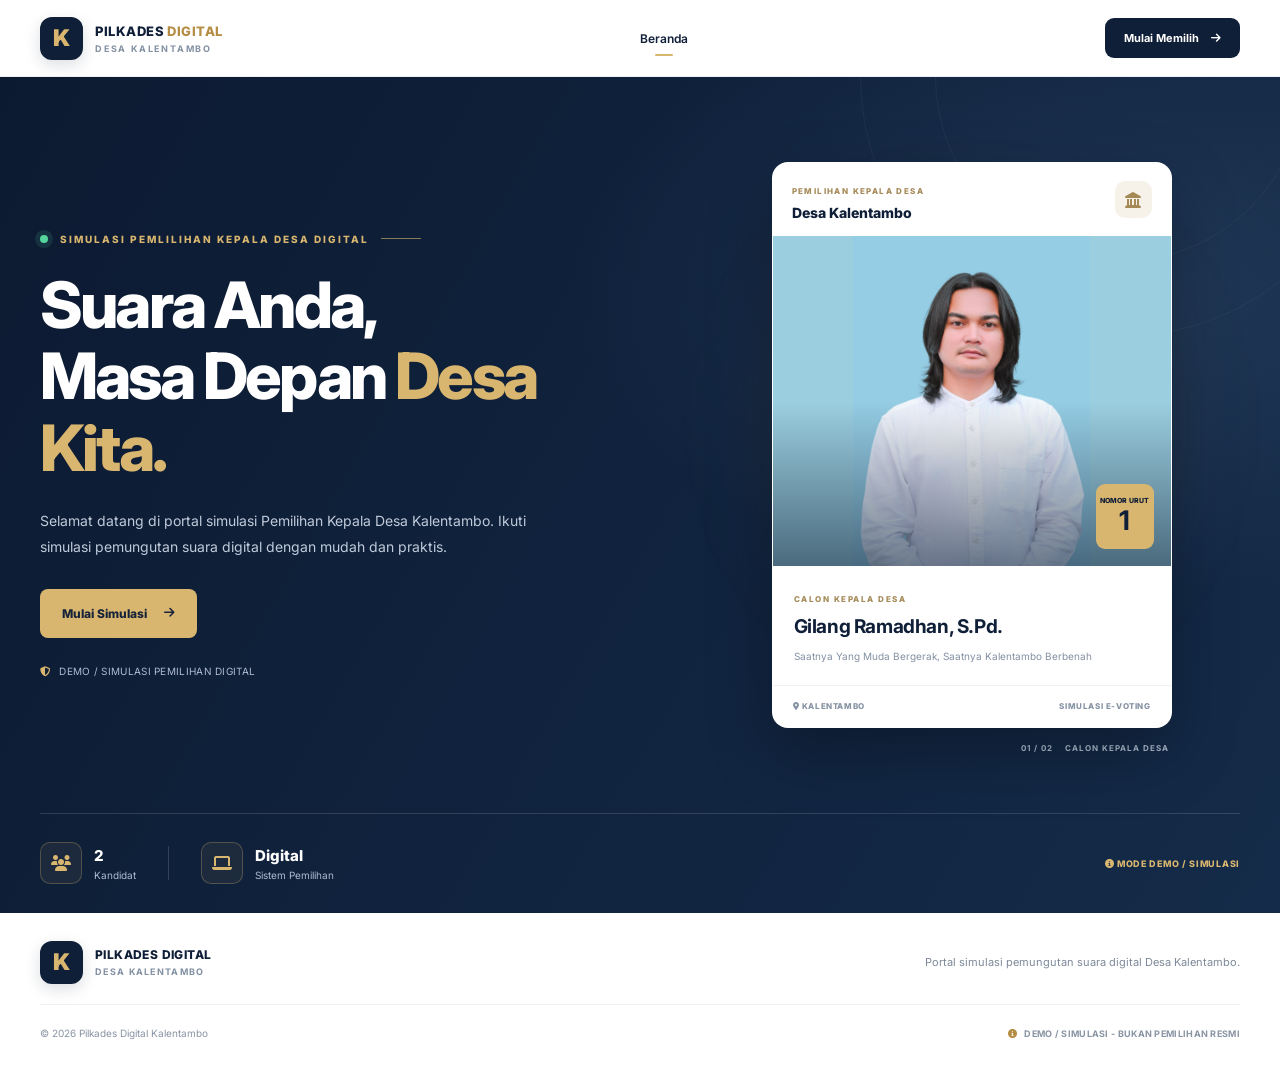
==== commit f9bc45cb: "v7" ====
--- a/index.html
+++ b/index.html
@@ -64,7 +64,7 @@
 
                     <div class="home-eyebrow">
                         <span class="home-live-dot"></span>
-                        <span>PORTAL DEMOKRASI DIGITAL</span>
+                        <span>SIMULASI PEMLILIHAN KEPALA DESA DIGITAL</span>
                         <span class="home-eyebrow-line"></span>
                     </div>
 
@@ -126,7 +126,7 @@
 
                             <div class="home-candidate-number">
                                 <span>NOMOR URUT</span>
-                                <strong>01</strong>
+                                <strong>1</strong>
                             </div>
 
                         </div>
@@ -140,8 +140,7 @@
                             <h2>Gilang Ramadhan, S.Pd.</h2>
 
                             <p>
-                                Bersama membangun desa menuju masa depan
-                                yang lebih baik.
+                                Saatnya Yang Muda Bergerak, Saatnya Kalentambo Berbenah
                             </p>
 
                         </div>
@@ -192,7 +191,7 @@
                     </div>
 
                     <div>
-                        <strong>02</strong>
+                        <strong>2</strong>
                         <span>Kandidat</span>
                     </div>
 
